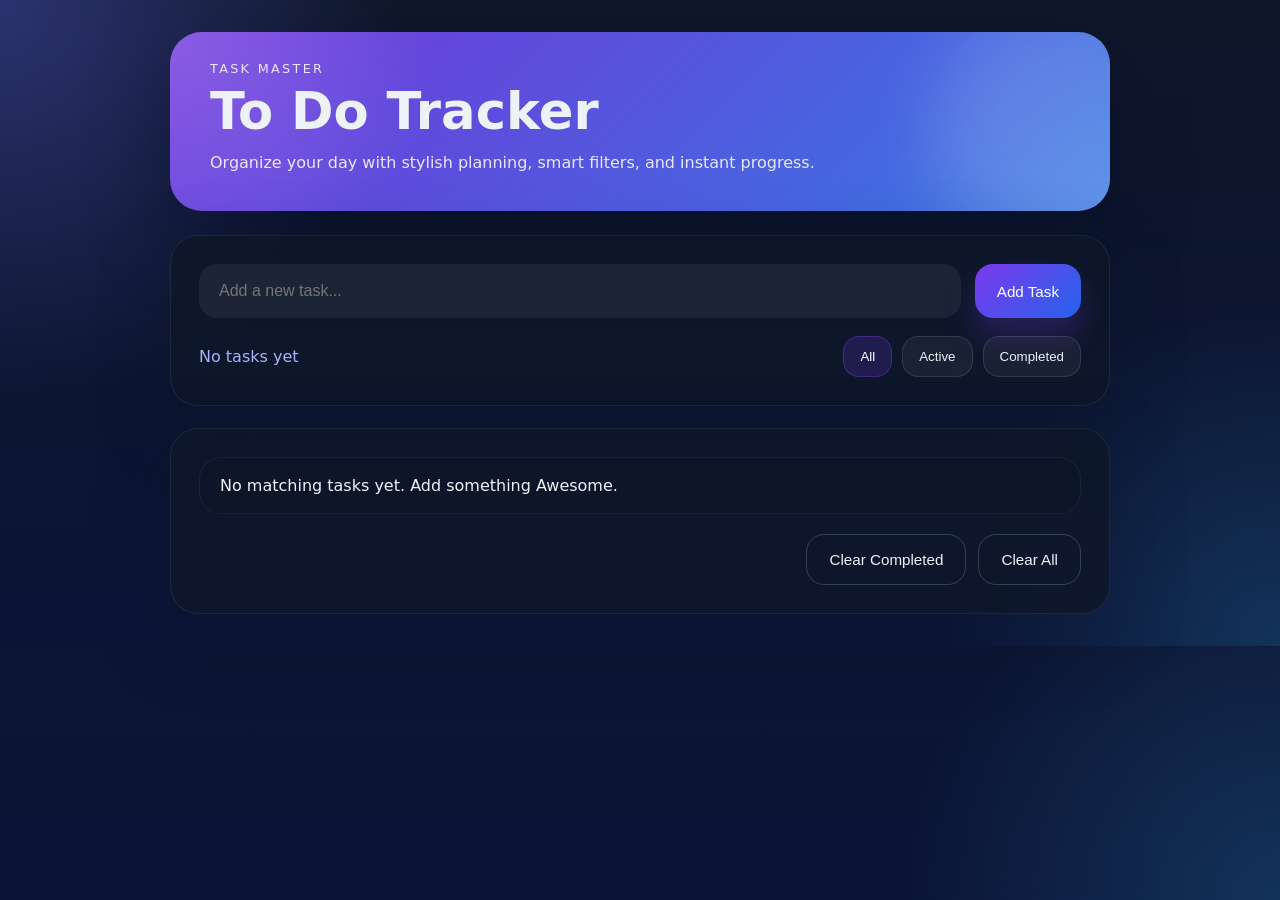
==== index.html @ d267203c "yes do commit" ====
﻿<!DOCTYPE html>
<html lang="en">
<head>
    <meta charset="UTF-8">
    <meta name="viewport" content="width=device-width, initial-scale=1.0">
    <title>To Do Tracker</title>
    <link rel="stylesheet" href="CSS/style.css">
</head>
<body>
    <div class="app-shell" aria-hidden="true" hidden>
        <div id="cursor"></div>

        <header class="hero">
            <div class="hero-copy">
                <p class="eyebrow">Task Master</p>
                <h1>To Do Tracker</h1>
                <p class="subtitle">Organize your day with stylish planning, smart filters, and instant progress.</p>
            </div>
            <div class="hero-figure" aria-hidden="true"></div>
        </header>
        
        <main class="tracker">
            <section class="input-card">
                <div class="input-row">
                    <input id="taskInput" type="text" placeholder="Add a new task..." aria-label="New task">
                    <button id="addButton" class="btn-primary">Add Task</button>
                </div>
                <div class="status-bar">
                    <span id="countLabel">0 tasks</span>
                    
                    <div class="toggle-group" role="group" aria-label="Task filters">
                        <button class="filter-btn active" data-filter="all">All</button>
                        <button class="filter-btn" data-filter="active">Active</button>
                        <button class="filter-btn" data-filter="completed">Completed</button>
                    </div>
                </div>
            </section>
            <section class="todo-card">
                <ul id="todoList" class="todo-list" aria-live="polite"></ul>
                <div class="todo-actions">
                    <button id="clearCompleted" class="btn-outline">Clear Completed</button>
                    <button id="clearAll" class="btn-outline">Clear All</button>
                </div>
            </section>
        </main>
    </div>
    <script src="JS/script.js" defer></script>
</body>
</html>
---- CSS/style.css ----
﻿:root {
    --bg-start: #0f172a;
    --bg-end: #0b1437;
    --surface: rgba(255, 255, 255, 0.08);
    --surface-strong: rgba(255, 255, 255, 0.11);
    --text: #edf2f7;
    --muted: #a5b4fc;
    --accent: #7c3aed;
    --accent-soft: rgba(124, 58, 237, 0.15);
    --danger: #f97316;
    --success: #34d399;
    --shadow: 0 32px 80px rgba(6, 10, 34, 0.38);
}

* {
    box-sizing: border-box;
    scroll-behavior: smooth;
}

/* Scollbar */
::-webkit-scrollbar {
    width: 8px;
}

::-webkit-scrollbar-track {
    background-color: rgb(22, 29, 68);
}

::-webkit-scrollbar-thumb {
    background-color: rgb(9, 73, 156);
}


html, body {
    margin: 0;
    min-height: 100%;
    font-family: Inter, ui-sans-serif, system-ui, -apple-system, BlinkMacSystemFont, "Segoe UI", sans-serif;
    color: var(--text);
    background:
        radial-gradient(circle at top left, rgba(99, 102, 241, 0.35), transparent 28%),
        radial-gradient(circle at bottom right, rgba(56, 189, 248, 0.18), transparent 24%),
        linear-gradient(180deg, var(--bg-start), var(--bg-end));
}

body {
    padding: 32px;
}

.app-shell {
    max-width: 940px;
    margin: 0 auto;
    display: grid;
    gap: 24px;
}

.hero {
    position: relative;
    overflow: hidden;
    padding: 1.8rem 2.5rem 2.5rem;
    border-radius: 32px;
    background: linear-gradient(135deg, rgba(124, 58, 237, 0.9), rgba(59, 130, 246, 0.9));
    box-shadow: var(--shadow);
}

.hero::after {
    content: "";
    position: absolute;
    inset: 0;
    background: radial-gradient(circle at top left, rgba(255,255,255,0.18), transparent 28%),
                radial-gradient(circle at bottom right, rgba(255,255,255,0.1), transparent 24%);
    pointer-events: none;
}

.hero-copy {
    position: relative;
    z-index: 1;
}

.eyebrow {
    margin: 0 0 0.6rem;
    color: rgba(255, 255, 255, 0.85);
    text-transform: uppercase;
    letter-spacing: 0.18em;
    font-size: 0.8rem;
}

.hero h1 {
    margin: 0 0 16px;
    font-size: clamp(2.6rem, 4vw, 4rem);
    line-height: 1.05;
}

.subtitle {
    margin: 0;
    max-width: 640px;
    color: rgba(243, 244, 246, 0.92);
    font-size: 1rem;
    line-height: 1.0;
}

.hero-figure {
    position: absolute;
    right: -80px;
    bottom: -40px;
    width: 260px;
    height: 260px;
    background: rgba(255,255,255,0.12);
    border-radius: 50%;
    filter: blur(32px);
}

.tracker {
    display: grid;
    gap: 22px;
}

.input-card,
.todo-card {
    padding: 28px;
    border-radius: 28px;
    background: rgba(15, 23, 42, 0.92);
    border: 1px solid rgba(148, 163, 184, 0.12);
    backdrop-filter: blur(14px);
    box-shadow: 0 24px 70px rgba(15, 23, 42, 0.35);
}

.input-row {
    display: grid;
    grid-template-columns: 1fr auto;
    gap: 14px;
}

input[type="text"] {
    width: 100%;
    border: none;
    padding: 18px 20px;
    caret-color: #538aff;
    border-radius: 18px;
    font-size: 1rem;
    color: var(--text);
    background: rgba(255,255,255,0.06);
    outline: none;
    transition: transform 0.2s ease, background 0.2s ease;
}

input[type="text"]:focus {
    box-shadow: 0 0 4px rgba(105, 170, 255, 0.644);
    background: rgba(255,255,255,0.12);
    transform: translateY(-1px);
}

.btn-primary,
.btn-outline {
    border: none;
    border-radius: 18px;
    padding: 16px 22px;
    font-size: 0.95rem;
    cursor: pointer;
    transition: transform 0.2s ease, box-shadow 0.2s ease;
}

.btn-primary {
    background: linear-gradient(135deg, #7c3aed, #2563eb);
    color: #fff;
    box-shadow: 0 18px 30px rgba(124, 58, 237, 0.24);
}

.btn-outline {
    background: transparent;
    border: 1px solid rgba(148, 163, 184, 0.3);
    color: var(--text);
}

.btn-primary:hover,
.btn-outline:hover {
    transform: translateY(-2px);
}

.status-bar {
    margin-top: 18px;
    display: flex;
    flex-wrap: wrap;
    align-items: center;
    justify-content: space-between;
    gap: 14px;
    color: var(--muted);
}

.toggle-group {
    display: flex;
    gap: 10px;
}

.filter-btn {
    border: 1px solid rgba(148, 163, 184, 0.2);
    background: rgba(255,255,255,0.05);
    color: var(--text);
    padding: 12px 16px;
    border-radius: 16px;
    cursor: pointer;
    transition: background 0.2s ease, color 0.2s ease;
}

.filter-btn.active {
    background: rgba(124, 58, 237, 0.18);
    color: #fff;
    border-color: rgba(124, 58, 237, 0.4);
}

.todo-list {
    list-style: none;
    margin: 0;
    padding: 0;
    display: grid;
    gap: 14px;
}

.todo-item {
    display: grid;
    grid-template-columns: auto 1fr auto;
    gap: 16px;
    align-items: center;
    padding: 18px 20px;
    border-radius: 22px;
    background: rgba(15, 23, 42, 0.7);
    border: 1px solid rgba(255,255,255,0.05);
    position: relative;
}

.todo-item.completed {
    background: rgba(52, 211, 153, 0.08);
    border-color: rgba(52, 211, 153, 0.2);
}

.todo-item input[type="checkbox"] {
    width: 20px;
    height: 20px;
    accent-color: var(--accent);
}

.todo-item label {
    margin: 0;
    font-size: 1rem;
    color: var(--text);
    cursor: pointer;
    transition: color 0.2s ease;
}

.todo-item.completed label {
    color: rgba(255,255,255,0.65);
    text-decoration: line-through;
}

.delete-btn {
    border: none;
    background: none;
    color: rgba(248, 113, 16, 0.9);
    cursor: pointer;
    font-size: 1.1rem;
    padding: 8px;
    border-radius: 50%;
    transition: background 0.2s ease;
}

.delete-btn:hover {
    background: rgba(248, 113, 16, 0.14);
}

.todo-actions {
    margin-top: 20px;
    display: flex;
    justify-content: flex-end;
    gap: 12px;
}

#cursor{
	display: none;
    width: 20px;
    height: 20px;
    border-radius: 50%;
    position: fixed;
    pointer-events: none;
    background: rgba(59,130,246,.6);
	box-shadow: 0 0 35px #57e6ffc5;
    backdrop-filter: blur(5px);
    z-index: 99999999999;
}

@media (max-width: 720px) {
    body {
        padding: 18px;
    }

    .hero {
        padding: 28px;
    }

    .hero-figure {
        width: 200px;
        height: 200px;
        right: -60px;
        bottom: -30px;
    }

    .input-row {
        grid-template-columns: 1fr;
    }

    .todo-item {
        grid-template-columns: auto 1fr;
    }

    .todo-actions {
        flex-direction: column;
        align-items: stretch;
    }
}
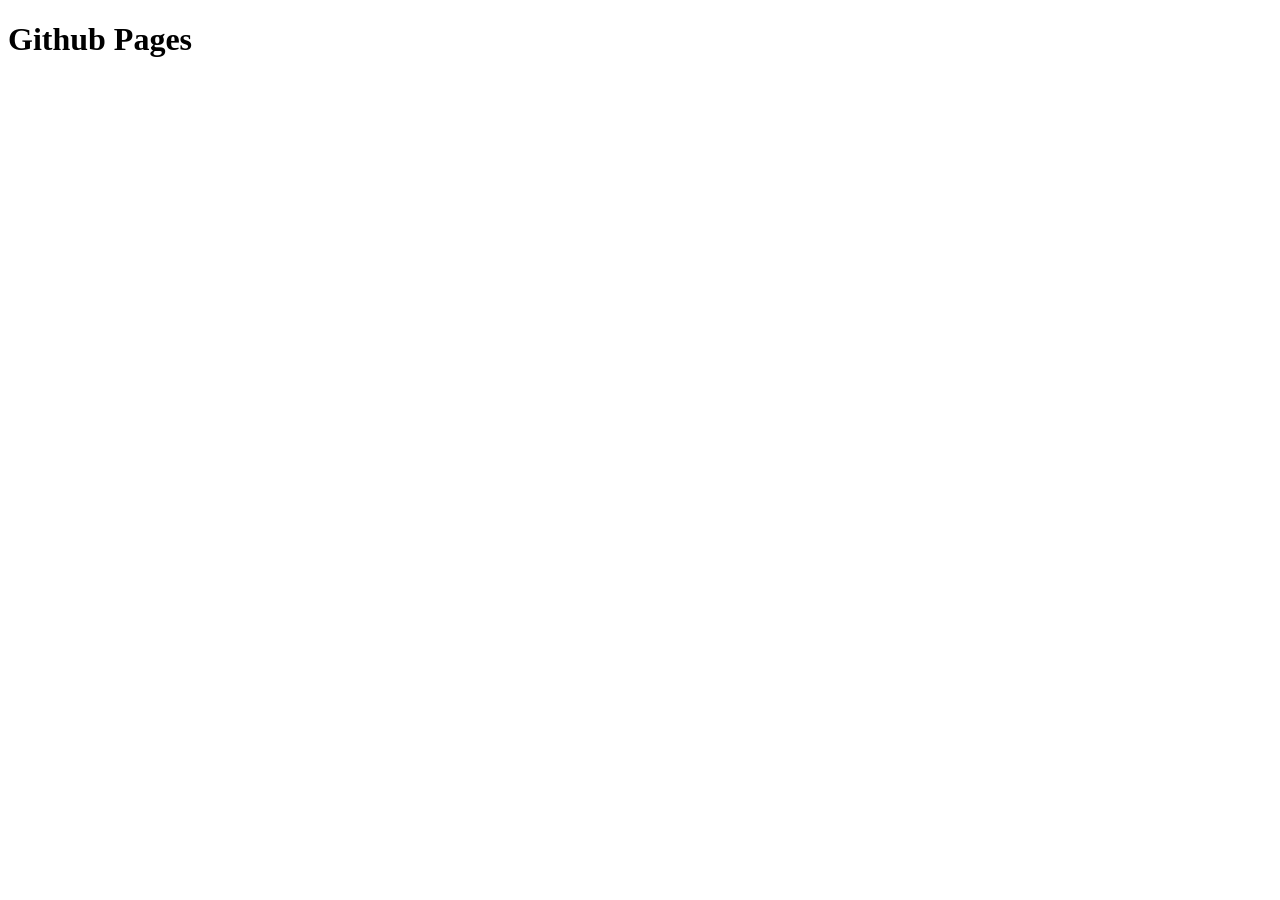
==== commit 71b32bc9: "yes do commit new file" ====
--- a/index.html
+++ b/index.html
@@ -1,49 +1,11 @@
-﻿<!DOCTYPE html>
+<!DOCTYPE html>
 <html lang="en">
 <head>
     <meta charset="UTF-8">
     <meta name="viewport" content="width=device-width, initial-scale=1.0">
-    <title>To Do Tracker</title>
-    <link rel="stylesheet" href="CSS/style.css">
+    <title>Hello</title>
 </head>
 <body>
-    <div class="app-shell" aria-hidden="true" hidden>
-        <div id="cursor"></div>
-
-        <header class="hero">
-            <div class="hero-copy">
-                <p class="eyebrow">Task Master</p>
-                <h1>To Do Tracker</h1>
-                <p class="subtitle">Organize your day with stylish planning, smart filters, and instant progress.</p>
-            </div>
-            <div class="hero-figure" aria-hidden="true"></div>
-        </header>
-        
-        <main class="tracker">
-            <section class="input-card">
-                <div class="input-row">
-                    <input id="taskInput" type="text" placeholder="Add a new task..." aria-label="New task">
-                    <button id="addButton" class="btn-primary">Add Task</button>
-                </div>
-                <div class="status-bar">
-                    <span id="countLabel">0 tasks</span>
-                    
-                    <div class="toggle-group" role="group" aria-label="Task filters">
-                        <button class="filter-btn active" data-filter="all">All</button>
-                        <button class="filter-btn" data-filter="active">Active</button>
-                        <button class="filter-btn" data-filter="completed">Completed</button>
-                    </div>
-                </div>
-            </section>
-            <section class="todo-card">
-                <ul id="todoList" class="todo-list" aria-live="polite"></ul>
-                <div class="todo-actions">
-                    <button id="clearCompleted" class="btn-outline">Clear Completed</button>
-                    <button id="clearAll" class="btn-outline">Clear All</button>
-                </div>
-            </section>
-        </main>
-    </div>
-    <script src="JS/script.js" defer></script>
+    <h1>Github Pages</h1>
 </body>
-</html>
+</html>
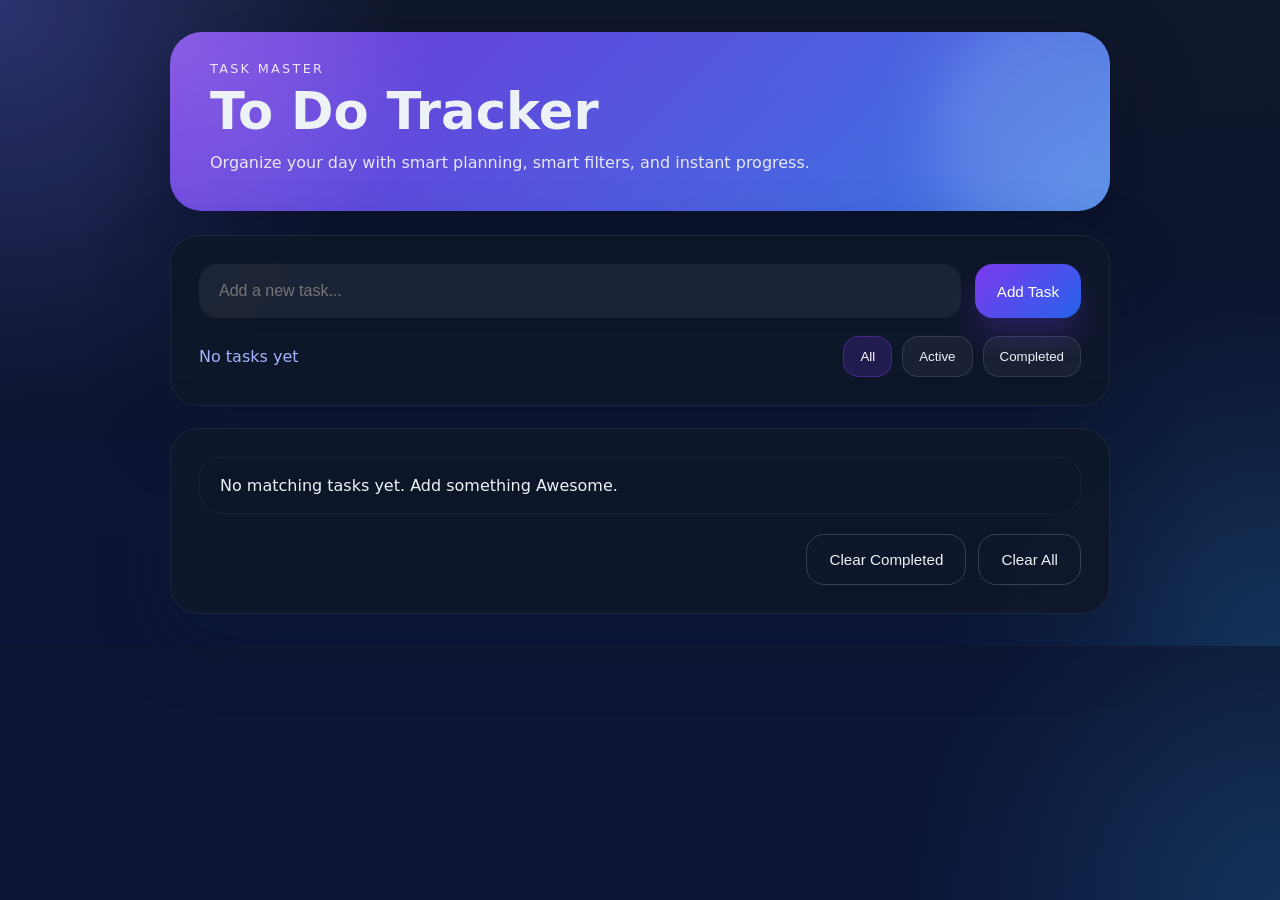
==== commit 826d103d: "Merge branch 'main' of https://github.com/Rayyan-ahmed-coder/To-do_Tracker" ====
--- a/index.html
+++ b/index.html
@@ -3,9 +3,47 @@
 <head>
     <meta charset="UTF-8">
     <meta name="viewport" content="width=device-width, initial-scale=1.0">
-    <title>Hello</title>
+    <title>To Do Tracker</title>
+    <link rel="stylesheet" href="CSS/style.css">
 </head>
 <body>
-    <h1>Github Pages</h1>
+    <div class="app-shell" aria-hidden="true" hidden>
+        <div id="cursor"></div>
+
+        <header class="hero">
+            <div class="hero-copy">
+                <p class="eyebrow">Task Master</p>
+                <h1>To Do Tracker</h1>
+                <p class="subtitle">Organize your day with smart planning, smart filters, and instant progress.</p>
+            </div>
+            <div class="hero-figure" aria-hidden="true"></div>
+        </header>
+        
+        <main class="tracker">
+            <section class="input-card">
+                <div class="input-row">
+                    <input id="taskInput" type="text" placeholder="Add a new task..." aria-label="New task">
+                    <button id="addButton" class="btn-primary">Add Task</button>
+                </div>
+                <div class="status-bar">
+                    <span id="countLabel">0 tasks</span>
+                    
+                    <div class="toggle-group" role="group" aria-label="Task filters">
+                        <button class="filter-btn active" data-filter="all">All</button>
+                        <button class="filter-btn" data-filter="active">Active</button>
+                        <button class="filter-btn" data-filter="completed">Completed</button>
+                    </div>
+                </div>
+            </section>
+            <section class="todo-card">
+                <ul id="todoList" class="todo-list" aria-live="polite"></ul>
+                <div class="todo-actions">
+                    <button id="clearCompleted" class="btn-outline">Clear Completed</button>
+                    <button id="clearAll" class="btn-outline">Clear All</button>
+                </div>
+            </section>
+        </main>
+    </div>
+    <script src="JS/script.js" defer></script>
 </body>
-</html>+</html>
--- a/CSS/style.css
+++ b/CSS/style.css
@@ -0,0 +1,317 @@
+﻿:root {
+    --bg-start: #0f172a;
+    --bg-end: #0b1437;
+    --surface: rgba(255, 255, 255, 0.08);
+    --surface-strong: rgba(255, 255, 255, 0.11);
+    --text: #edf2f7;
+    --muted: #a5b4fc;
+    --accent: #7c3aed;
+    --accent-soft: rgba(124, 58, 237, 0.15);
+    --danger: #f97316;
+    --success: #34d399;
+    --shadow: 0 32px 80px rgba(6, 10, 34, 0.38);
+}
+
+* {
+    box-sizing: border-box;
+    scroll-behavior: smooth;
+}
+
+/* Scollbar */
+::-webkit-scrollbar {
+    width: 8px;
+}
+
+::-webkit-scrollbar-track {
+    background-color: rgb(22, 29, 68);
+}
+
+::-webkit-scrollbar-thumb {
+    background-color: rgb(9, 73, 156);
+}
+
+
+html, body {
+    margin: 0;
+    min-height: 100%;
+    font-family: Inter, ui-sans-serif, system-ui, -apple-system, BlinkMacSystemFont, "Segoe UI", sans-serif;
+    color: var(--text);
+    background:
+        radial-gradient(circle at top left, rgba(99, 102, 241, 0.35), transparent 28%),
+        radial-gradient(circle at bottom right, rgba(56, 189, 248, 0.18), transparent 24%),
+        linear-gradient(180deg, var(--bg-start), var(--bg-end));
+}
+
+body {
+    padding: 32px;
+}
+
+.app-shell {
+    max-width: 940px;
+    margin: 0 auto;
+    display: grid;
+    gap: 24px;
+}
+
+.hero {
+    position: relative;
+    overflow: hidden;
+    padding: 1.8rem 2.5rem 2.5rem;
+    border-radius: 32px;
+    background: linear-gradient(135deg, rgba(124, 58, 237, 0.9), rgba(59, 130, 246, 0.9));
+    box-shadow: var(--shadow);
+}
+
+.hero::after {
+    content: "";
+    position: absolute;
+    inset: 0;
+    background: radial-gradient(circle at top left, rgba(255,255,255,0.18), transparent 28%),
+                radial-gradient(circle at bottom right, rgba(255,255,255,0.1), transparent 24%);
+    pointer-events: none;
+}
+
+.hero-copy {
+    position: relative;
+    z-index: 1;
+}
+
+.eyebrow {
+    margin: 0 0 0.6rem;
+    color: rgba(255, 255, 255, 0.85);
+    text-transform: uppercase;
+    letter-spacing: 0.18em;
+    font-size: 0.8rem;
+}
+
+.hero h1 {
+    margin: 0 0 16px;
+    font-size: clamp(2.6rem, 4vw, 4rem);
+    line-height: 1.05;
+}
+
+.subtitle {
+    margin: 0;
+    max-width: 640px;
+    color: rgba(243, 244, 246, 0.92);
+    font-size: 1rem;
+    line-height: 1.0;
+}
+
+.hero-figure {
+    position: absolute;
+    right: -80px;
+    bottom: -40px;
+    width: 260px;
+    height: 260px;
+    background: rgba(255,255,255,0.12);
+    border-radius: 50%;
+    filter: blur(32px);
+}
+
+.tracker {
+    display: grid;
+    gap: 22px;
+}
+
+.input-card,
+.todo-card {
+    padding: 28px;
+    border-radius: 28px;
+    background: rgba(15, 23, 42, 0.92);
+    border: 1px solid rgba(148, 163, 184, 0.12);
+    backdrop-filter: blur(14px);
+    box-shadow: 0 24px 70px rgba(15, 23, 42, 0.35);
+}
+
+.input-row {
+    display: grid;
+    grid-template-columns: 1fr auto;
+    gap: 14px;
+}
+
+input[type="text"] {
+    width: 100%;
+    border: none;
+    padding: 18px 20px;
+    caret-color: #538aff;
+    border-radius: 18px;
+    font-size: 1rem;
+    color: var(--text);
+    background: rgba(255,255,255,0.06);
+    outline: none;
+    transition: transform 0.2s ease, background 0.2s ease;
+}
+
+input[type="text"]:focus {
+    box-shadow: 0 0 4px rgba(105, 170, 255, 0.644);
+    background: rgba(255,255,255,0.12);
+    transform: translateY(-1px);
+}
+
+.btn-primary,
+.btn-outline {
+    border: none;
+    border-radius: 18px;
+    padding: 16px 22px;
+    font-size: 0.95rem;
+    cursor: pointer;
+    transition: transform 0.2s ease, box-shadow 0.2s ease;
+}
+
+.btn-primary {
+    background: linear-gradient(135deg, #7c3aed, #2563eb);
+    color: #fff;
+    box-shadow: 0 18px 30px rgba(124, 58, 237, 0.24);
+}
+
+.btn-outline {
+    background: transparent;
+    border: 1px solid rgba(148, 163, 184, 0.3);
+    color: var(--text);
+}
+
+.btn-primary:hover,
+.btn-outline:hover {
+    transform: translateY(-2px);
+}
+
+.status-bar {
+    margin-top: 18px;
+    display: flex;
+    flex-wrap: wrap;
+    align-items: center;
+    justify-content: space-between;
+    gap: 14px;
+    color: var(--muted);
+}
+
+.toggle-group {
+    display: flex;
+    gap: 10px;
+}
+
+.filter-btn {
+    border: 1px solid rgba(148, 163, 184, 0.2);
+    background: rgba(255,255,255,0.05);
+    color: var(--text);
+    padding: 12px 16px;
+    border-radius: 16px;
+    cursor: pointer;
+    transition: background 0.2s ease, color 0.2s ease;
+}
+
+.filter-btn.active {
+    background: rgba(124, 58, 237, 0.18);
+    color: #fff;
+    border-color: rgba(124, 58, 237, 0.4);
+}
+
+.todo-list {
+    list-style: none;
+    margin: 0;
+    padding: 0;
+    display: grid;
+    gap: 14px;
+}
+
+.todo-item {
+    display: grid;
+    grid-template-columns: auto 1fr auto;
+    gap: 16px;
+    align-items: center;
+    padding: 18px 20px;
+    border-radius: 22px;
+    background: rgba(15, 23, 42, 0.7);
+    border: 1px solid rgba(255,255,255,0.05);
+    position: relative;
+}
+
+.todo-item.completed {
+    background: rgba(52, 211, 153, 0.08);
+    border-color: rgba(52, 211, 153, 0.2);
+}
+
+.todo-item input[type="checkbox"] {
+    width: 20px;
+    height: 20px;
+    accent-color: var(--accent);
+}
+
+.todo-item label {
+    margin: 0;
+    font-size: 1rem;
+    color: var(--text);
+    cursor: pointer;
+    transition: color 0.2s ease;
+}
+
+.todo-item.completed label {
+    color: rgba(255,255,255,0.65);
+    text-decoration: line-through;
+}
+
+.delete-btn {
+    border: none;
+    background: none;
+    color: rgba(248, 113, 16, 0.9);
+    cursor: pointer;
+    font-size: 1.1rem;
+    padding: 8px;
+    border-radius: 50%;
+    transition: background 0.2s ease;
+}
+
+.delete-btn:hover {
+    background: rgba(248, 113, 16, 0.14);
+}
+
+.todo-actions {
+    margin-top: 20px;
+    display: flex;
+    justify-content: flex-end;
+    gap: 12px;
+}
+
+#cursor{
+	display: none;
+    width: 20px;
+    height: 20px;
+    border-radius: 50%;
+    position: fixed;
+    pointer-events: none;
+    background: rgba(59,130,246,.6);
+	box-shadow: 0 0 35px #57e6ffc5;
+    backdrop-filter: blur(5px);
+    z-index: 99999999999;
+}
+
+@media (max-width: 720px) {
+    body {
+        padding: 18px;
+    }
+
+    .hero {
+        padding: 28px;
+    }
+
+    .hero-figure {
+        width: 200px;
+        height: 200px;
+        right: -60px;
+        bottom: -30px;
+    }
+
+    .input-row {
+        grid-template-columns: 1fr;
+    }
+
+    .todo-item {
+        grid-template-columns: auto 1fr;
+    }
+
+    .todo-actions {
+        flex-direction: column;
+        align-items: stretch;
+    }
+}
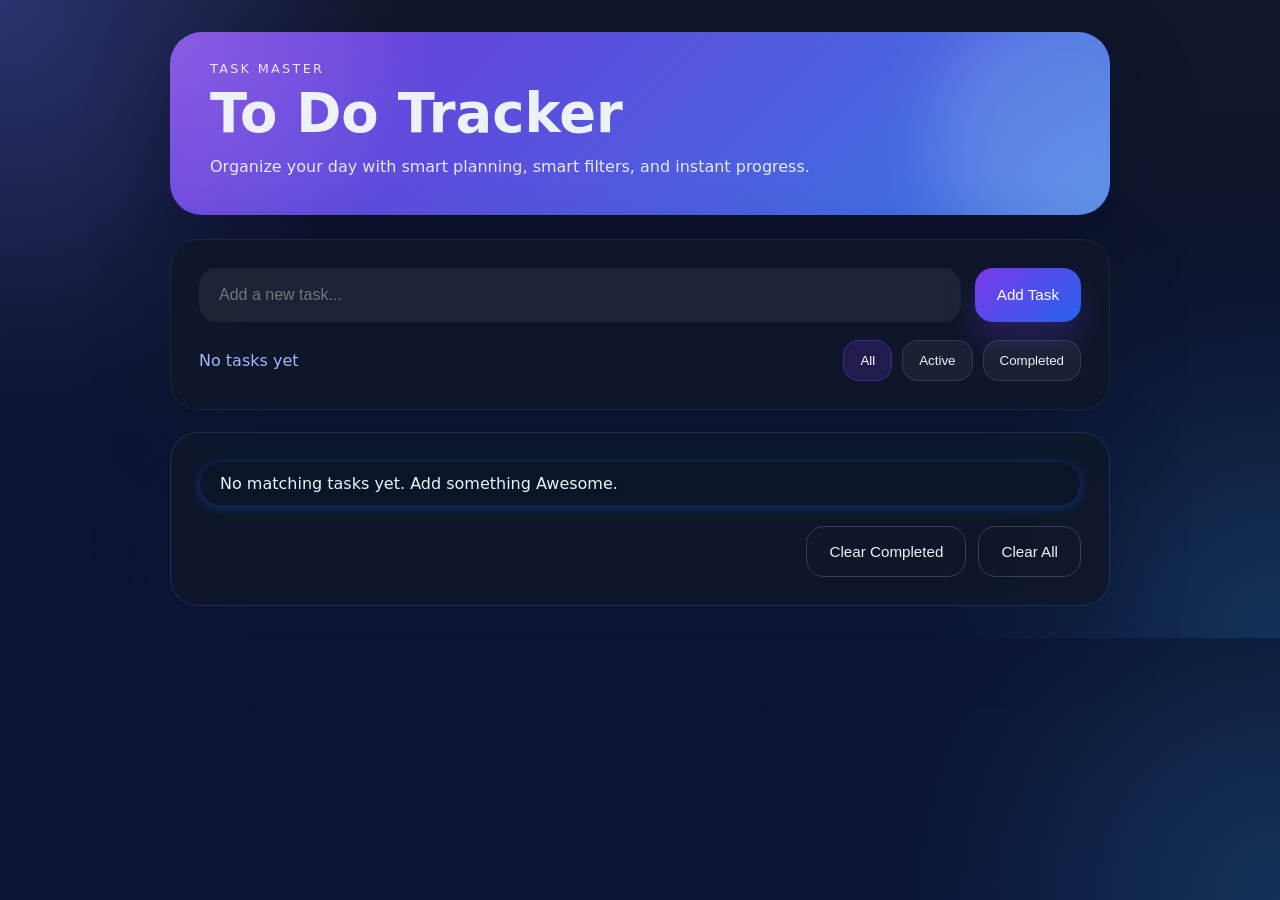
==== commit 4d2d864f: "yes do commit please and upgrade everything" ====
--- a/index.html
+++ b/index.html
@@ -1,15 +1,17 @@
-<!DOCTYPE html>
+﻿<!DOCTYPE html>
 <html lang="en">
 <head>
     <meta charset="UTF-8">
     <meta name="viewport" content="width=device-width, initial-scale=1.0">
     <title>To Do Tracker</title>
-    <link rel="stylesheet" href="CSS/style.css">
+    <link rel="icon" href="images/favicon.ico">
+    <link rel="preload" href="CSS/style.css" as="style" type="text/css">
+    <link rel="stylesheet" href="CSS/style.css" type="text/css">
 </head>
 <body>
+    <div id="cursor"></div>
+
     <div class="app-shell" aria-hidden="true" hidden>
-        <div id="cursor"></div>
-
         <header class="hero">
             <div class="hero-copy">
                 <p class="eyebrow">Task Master</p>
--- a/CSS/style.css
+++ b/CSS/style.css
@@ -13,6 +13,7 @@
 }
 
 * {
+    color-scheme: dark;
     box-sizing: border-box;
     scroll-behavior: smooth;
 }
@@ -56,7 +57,7 @@
 .hero {
     position: relative;
     overflow: hidden;
-    padding: 1.8rem 2.5rem 2.5rem;
+    padding: 1.8em 2.5em 2.5em;
     border-radius: 32px;
     background: linear-gradient(135deg, rgba(124, 58, 237, 0.9), rgba(59, 130, 246, 0.9));
     box-shadow: var(--shadow);
@@ -77,7 +78,7 @@
 }
 
 .eyebrow {
-    margin: 0 0 0.6rem;
+    margin: 0 0 .6rem;
     color: rgba(255, 255, 255, 0.85);
     text-transform: uppercase;
     letter-spacing: 0.18em;
@@ -86,7 +87,7 @@
 
 .hero h1 {
     margin: 0 0 16px;
-    font-size: clamp(2.6rem, 4vw, 4rem);
+    font-size: clamp(2.25rem, 3vw + 1rem, 4rem);
     line-height: 1.05;
 }
 
@@ -124,6 +125,10 @@
     box-shadow: 0 24px 70px rgba(15, 23, 42, 0.35);
 }
 
+.todo-card {
+    border: 1px solid rgba(37, 64, 117, 0.644);
+}
+
 .input-row {
     display: grid;
     grid-template-columns: 1fr auto;
@@ -140,7 +145,13 @@
     color: var(--text);
     background: rgba(255,255,255,0.06);
     outline: none;
-    transition: transform 0.2s ease, background 0.2s ease;
+    transition: 0.3s ease;
+}
+
+input[type="text"]:hover{
+    transition: .4s ease;
+    transform: translate(0, -1px);
+    box-shadow: 0 0 8px rgba(21, 123, 218, 0.555);
 }
 
 input[type="text"]:focus {
@@ -215,16 +226,22 @@
     gap: 14px;
 }
 
-.todo-item {
+.todo-item{
+    position: relative;
     display: grid;
     grid-template-columns: auto 1fr auto;
     gap: 16px;
     align-items: center;
-    padding: 18px 20px;
+    padding: .75rem 20px;
     border-radius: 22px;
-    background: rgba(15, 23, 42, 0.7);
-    border: 1px solid rgba(255,255,255,0.05);
-    position: relative;
+    background: rgba(12, 22, 43, 0.658);
+    box-shadow: 0 2px 10px rgba(26, 83, 175, 0.493);
+    border: 1px solid rgba(25, 43, 122, 0.445);
+    transition: .15s ease;
+}
+
+.todo-item:hover:has(input) {
+    transform: translate(18px, 0);
 }
 
 .todo-item.completed {
@@ -233,6 +250,7 @@
 }
 
 .todo-item input[type="checkbox"] {
+    color-scheme: light;
     width: 20px;
     height: 20px;
     accent-color: var(--accent);
@@ -273,7 +291,7 @@
     gap: 12px;
 }
 
-#cursor{
+#cursor {
 	display: none;
     width: 20px;
     height: 20px;
@@ -283,8 +301,9 @@
     background: rgba(59,130,246,.6);
 	box-shadow: 0 0 35px #57e6ffc5;
     backdrop-filter: blur(5px);
-    z-index: 99999999999;
-}
+    z-index: 99999999999999;
+}
+
 
 @media (max-width: 720px) {
     body {
--- a/CSS/style.css
+++ b/CSS/style.css
@@ -13,6 +13,7 @@
 }
 
 * {
+    color-scheme: dark;
     box-sizing: border-box;
     scroll-behavior: smooth;
 }
@@ -56,7 +57,7 @@
 .hero {
     position: relative;
     overflow: hidden;
-    padding: 1.8rem 2.5rem 2.5rem;
+    padding: 1.8em 2.5em 2.5em;
     border-radius: 32px;
     background: linear-gradient(135deg, rgba(124, 58, 237, 0.9), rgba(59, 130, 246, 0.9));
     box-shadow: var(--shadow);
@@ -77,7 +78,7 @@
 }
 
 .eyebrow {
-    margin: 0 0 0.6rem;
+    margin: 0 0 .6rem;
     color: rgba(255, 255, 255, 0.85);
     text-transform: uppercase;
     letter-spacing: 0.18em;
@@ -86,7 +87,7 @@
 
 .hero h1 {
     margin: 0 0 16px;
-    font-size: clamp(2.6rem, 4vw, 4rem);
+    font-size: clamp(2.25rem, 3vw + 1rem, 4rem);
     line-height: 1.05;
 }
 
@@ -124,6 +125,10 @@
     box-shadow: 0 24px 70px rgba(15, 23, 42, 0.35);
 }
 
+.todo-card {
+    border: 1px solid rgba(37, 64, 117, 0.644);
+}
+
 .input-row {
     display: grid;
     grid-template-columns: 1fr auto;
@@ -140,7 +145,13 @@
     color: var(--text);
     background: rgba(255,255,255,0.06);
     outline: none;
-    transition: transform 0.2s ease, background 0.2s ease;
+    transition: 0.3s ease;
+}
+
+input[type="text"]:hover{
+    transition: .4s ease;
+    transform: translate(0, -1px);
+    box-shadow: 0 0 8px rgba(21, 123, 218, 0.555);
 }
 
 input[type="text"]:focus {
@@ -215,16 +226,22 @@
     gap: 14px;
 }
 
-.todo-item {
+.todo-item{
+    position: relative;
     display: grid;
     grid-template-columns: auto 1fr auto;
     gap: 16px;
     align-items: center;
-    padding: 18px 20px;
+    padding: .75rem 20px;
     border-radius: 22px;
-    background: rgba(15, 23, 42, 0.7);
-    border: 1px solid rgba(255,255,255,0.05);
-    position: relative;
+    background: rgba(12, 22, 43, 0.658);
+    box-shadow: 0 2px 10px rgba(26, 83, 175, 0.493);
+    border: 1px solid rgba(25, 43, 122, 0.445);
+    transition: .15s ease;
+}
+
+.todo-item:hover:has(input) {
+    transform: translate(18px, 0);
 }
 
 .todo-item.completed {
@@ -233,6 +250,7 @@
 }
 
 .todo-item input[type="checkbox"] {
+    color-scheme: light;
     width: 20px;
     height: 20px;
     accent-color: var(--accent);
@@ -273,7 +291,7 @@
     gap: 12px;
 }
 
-#cursor{
+#cursor {
 	display: none;
     width: 20px;
     height: 20px;
@@ -283,8 +301,9 @@
     background: rgba(59,130,246,.6);
 	box-shadow: 0 0 35px #57e6ffc5;
     backdrop-filter: blur(5px);
-    z-index: 99999999999;
-}
+    z-index: 99999999999999;
+}
+
 
 @media (max-width: 720px) {
     body {
